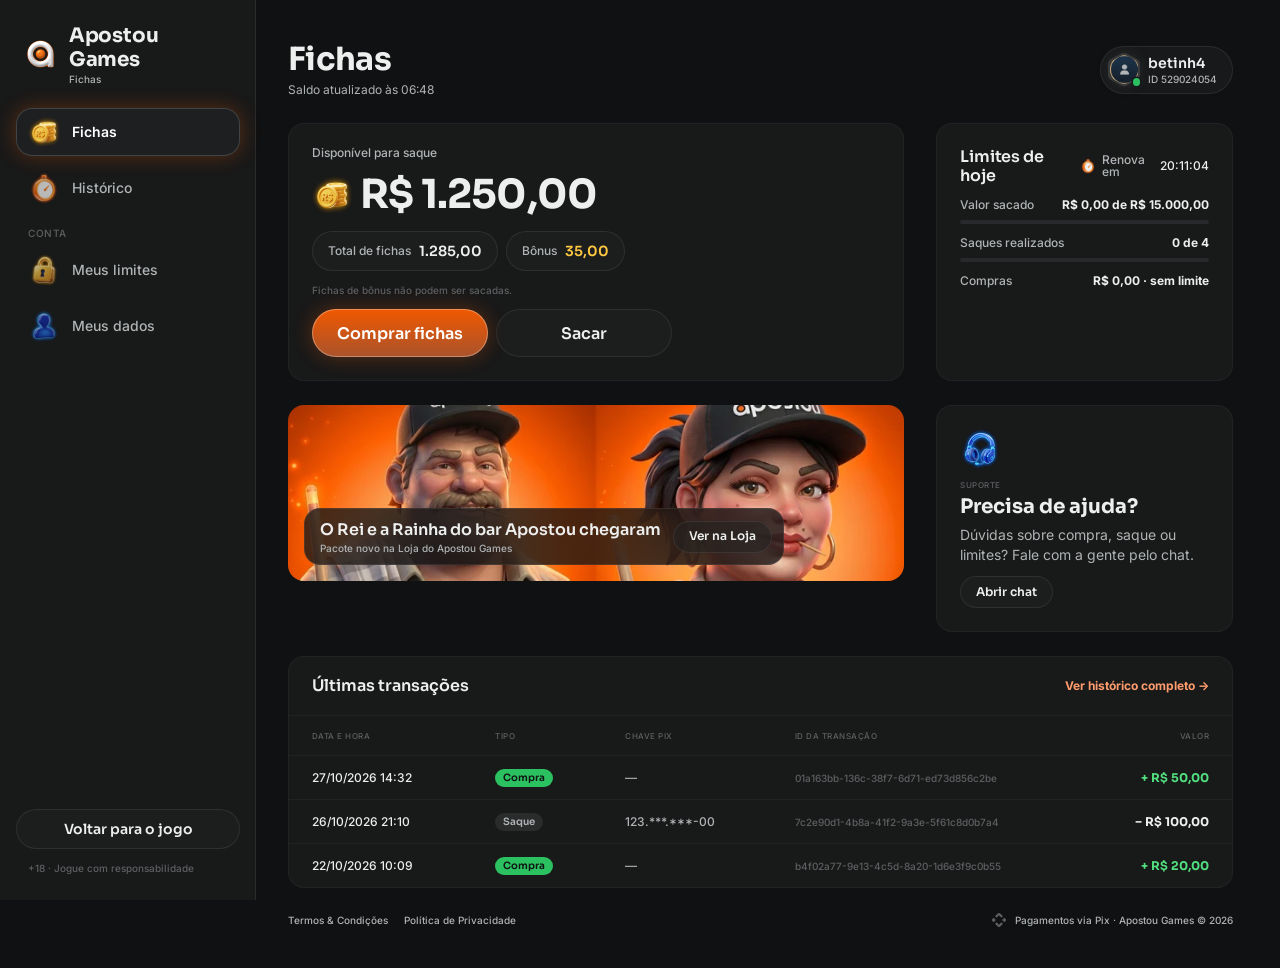
==== fichas/index.html @ bbb44f43 "Apostou Games · protótipo navegável gerado a partir do EstrelaGames (cores, logo, verso, Rei e Rainh" ====
<!doctype html>
<html lang="pt-BR">
<head>
<meta charset="utf-8">
<meta name="viewport" content="width=device-width, initial-scale=1, viewport-fit=cover">
<meta name="robots" content="noindex, nofollow">
<meta name="theme-color" content="#101112">
<title>Fichas · Apostou Games</title>
<link rel="icon" href="../assets/ui/logo_icon.webp">
<link rel="preconnect" href="https://fonts.googleapis.com">
<link rel="preconnect" href="https://fonts.gstatic.com" crossorigin>
<link rel="stylesheet" href="https://fonts.googleapis.com/css2?family=Inter:wght@400;500;600;700&family=Sora:wght@600;700;800&display=swap">
<link rel="stylesheet" href="../css/tokens.css?v=20261027h">
<link rel="stylesheet" href="../css/ui.css?v=20261027h">
<link rel="stylesheet" href="fichas.css?v=20261027h">
</head>
<body>
<svg width="0" height="0" style="position:absolute" aria-hidden="true">
  <defs><clipPath id="hexclip" clipPathUnits="objectBoundingBox"><path id="hexpath" d=""/></clipPath></defs>
  <symbol id="i-chev-l-light" viewBox="0 0 320 512"><path d="M20.7 267.3c-6.2-6.2-6.2-16.4 0-22.6l192-192c6.2-6.2 16.4-6.2 22.6 0s6.2 16.4 0 22.6L54.6 256 235.3 436.7c6.2 6.2 6.2 16.4 0 22.6s-16.4 6.2-22.6 0l-192-192z"/></symbol>
  <symbol id="i-x" viewBox="0 0 384 512"><path d="M324.5 411.1c6.2 6.2 16.4 6.2 22.6 0s6.2-16.4 0-22.6L214.6 256 347.1 123.5c6.2-6.2 6.2-16.4 0-22.6s-16.4-6.2-22.6 0L192 233.4 59.5 100.9c-6.2-6.2-16.4-6.2-22.6 0s-6.2 16.4 0 22.6L169.4 256 36.9 388.5c-6.2 6.2-6.2 16.4 0 22.6s16.4 6.2 22.6 0L192 278.6 324.5 411.1z"/></symbol>
  <symbol id="i-check" viewBox="0 0 448 512"><path d="M438.6 105.4c12.5 12.5 12.5 32.8 0 45.3l-256 256c-12.5 12.5-32.8 12.5-45.3 0l-128-128c-12.5-12.5-12.5-32.8 0-45.3s32.8-12.5 45.3 0L160 338.7 393.4 105.4c12.5-12.5 32.8-12.5 45.3 0z"/></symbol>
  <symbol id="i-copy" viewBox="0 0 448 512"><path d="M208 0H332.1c12.7 0 24.9 5.1 33.9 14.1l67.9 67.9c9 9 14.1 21.2 14.1 33.9V336c0 26.5-21.5 48-48 48H208c-26.5 0-48-21.5-48-48V48c0-26.5 21.5-48 48-48zM48 128h80v64H64V448H256V416h64v48c0 26.5-21.5 48-48 48H48c-26.5 0-48-21.5-48-48V176c0-26.5 21.5-48 48-48z"/></symbol>
  <symbol id="i-pix" viewBox="0 0 24 24"><path d="M6.1 6.3 10.1 2.3a2.7 2.7 0 0 1 3.8 0l4 4-2.3 2.3-2.9-2.9a1 1 0 0 0-1.4 0L8.4 8.6 6.1 6.3zm11.8 11.4-4 4a2.7 2.7 0 0 1-3.8 0l-4-4 2.3-2.3 2.9 2.9a1 1 0 0 0 1.4 0l2.9-2.9 2.3 2.3zM2.3 10.1l1.6-1.6L7.4 12l-3.5 3.5-1.6-1.6a2.7 2.7 0 0 1 0-3.8zm19.4 0a2.7 2.7 0 0 1 0 3.8l-1.6 1.6-3.5-3.5 3.5-3.5 1.6 1.6z"/></symbol>
</svg>

<div class="fx">
  <aside class="side" id="side" aria-label="Menu"></aside>
  <div class="main">
    <header class="mtop" id="mtop"></header>
    <main class="page" id="page"></main>
    <footer class="foot" id="foot"></footer>
  </div>
</div>
<div class="veil" id="veil" hidden><section class="drawer" id="drawer" role="dialog" aria-modal="true"></section></div>
<div class="toast" id="toast"><span class="hint-pill" id="toastTxt"></span></div>

<script src="fichas.js?v=20261027h"></script>
</body>
</html>
---- css/tokens.css ----
/* Apostou Games · tokens do DS EstrelaGames (Rjx31bgpOt4m1U8DVKyWtd · modo Apostou Games), valores resolvidos 1:1 */
:root{
  color-scheme: dark;
  /* background */
  --bg-default:#101112; --bg-subtle:#181919; --bg-strong:#212223; --bg-raised:#28292a; --bg-inset:#010101; --bg-highlight:#ffffff14; --bg-chrome:#181919; --bg-divider:#28292a; --bg-band:#00000052;
  --bga-default-50:#10111280; --bga-default-75:#101112bf; --bga-subtle-50:#18191980; --bga-subtle-75:#181919bf;
  --bga-strong-25:#21222340; --bga-strong-50:#21222380; --bga-strong-75:#212223bf;
  --bga-secondary-16:#ff9c6d29; --bga-secondary-32:#ff9c6d52; --bga-accent-12:#ffc8411f;
  /* border */
  --border-muted:#ffffff14; --border-default:#212223; --border-strong:#383a3b; --border-focus:#f15800;
  --border-hl-top:#ffffff29; --border-gold-top:#ffdbc9e5; --border-gold-bottom:#f158005c;
  /* text */
  --text-default:#edeeee; --text-muted:#b0b4b6; --text-link:#ff9c6d; --text-subtle:#5d6062; --text-disabled:#454849;
  --text-brand:#ff9c6d; --text-success:#52de7e; --text-error:#ff6b6e; --text-prize:#ffc841;
  --text-on-color:#ffffff; --text-on-color-muted:#ffffffd9; --text-on-color-subtle:#ffffffb2; --text-on-light:#101112;
  /* system */
  --sys-info:#ff6500; --sys-success:#2cc160; --sys-success-strong:#8cf0a9; --sys-warning:#ffbe2e; --sys-error:#ef4452;
  --sysa-success-25:#2cc16040; --sysa-error-25:#ef445240; --sysa-info-25:#3b74f540;
  --notification-error:#ef4452;
  /* effects */
  --hl-subtle:#ffffff29; --hl:#ffffff52; --hl-strong:#ffffff7a;
  --shadow-faint:#0000001f; --shadow-subtle:#0000003d; --shadow:#00000066; --shadow-strong:#00000080;
  --glow-info:#f1580052; --glow-accent:#ffbe2e52; --glow-success:#52de7ea3; --glow-gold:#ff9c6d52; --glow-blue:#ff9c6d; --glow-red:#ff6b6e;
  /* surfaces */
  --surface-card-top:#181919; --surface-card-bottom:#101112; --surface-elevated-top:#28292a; --surface-elevated-bottom:#181919;
  /* buttons */
  --btn-primary-top:#f15800; --btn-primary-bg:#a9532c; --btn-secondary-border:#ff6500;
  --btn-disabled-top:#28292a; --btn-disabled-bg:#28292a; --btn-disabled-text:#454849;
  /* tabs */
  --tab-default-text:#b0b4b6; --tab-container:#212223; --input-border:#212223;
  --tab-padrao:#f15800; --tab-padrao-tint:#f158003d; --tab-rosa:#e93d82; --tab-rosa-tint:#e93d823d;
  /* games */
  --game-truco:#e5484d; --game-paulista:#3b74f5; --game-cacheta:#8752f2; --game-tranca:#2cc160; --game-buraco:#1f9a4a;
  --game-poker:#0fa968; --game-sinuca:#2fa35a; --game-todos:#ff6500; --game-domino:#14b8a6; --game-dama:#f76b15; --game-xadrez:#5b6cff;
  --game-paulista-tint:#3b74f53d; --game-truco-tint:#e5484d3d; --game-cacheta-tint:#8752f23d; --game-buraco-tint:#1f9a4a3d;
  /* crew */
  --crew-engenheiro:#4fb3ff; --crew-comandante:#f5c542; --crew-piloto:#ff5a36; --crew-navegador:#e86bff; --crew-explorador:#4dffb8;
  --crew-bar:#ff9f43; --crew-reis:#34d399; --crew-nobru:#3d8bff; --crew-inhui:#ff4fb0;
  /* stake / table */
  --stake-padrao-top:#6c3015; --stake-padrao-bottom:#361b0f; --stake-iniciante-top:#1f9a4a; --stake-iniciante-bottom:#1f502c;
  --table-card-top:#1f5a4a; --table-card-bottom:#0f2e2a; --table-stake:#ffc841;
  --plus-bg:#52de7e; --plus-icon:#101112;
  /* cards */
  --card-face:#ffffff; --card-border:#9ea2a4; --suit-red:#c72c3d; --suit-black:#141922; --back-top:#844023; --back-bottom:#4d1901;
  /* seat timer */
  --seat-timer-track:#ffffff1f; --seat-timer:#ff6500;
  /* type */
  --f-display:"Sora", "Inter", system-ui, sans-serif;
  --f-ui:"Inter", system-ui, -apple-system, sans-serif;
  --f-call:"Industry", "Sora", sans-serif;
  /* marca · Apostou Games (sobrescreve) */
  --back-top:#844023; --back-bottom:#4d1901; --btn-primary-text:#ffffff; --crew-nobru:#FF6500; --crew-inhui:#FF6500; --crew-rainhaapostou:#FF9C6D;
}
/* estilos de texto do DS */
.t-d3xl{font:700 64px/1.2 var(--f-display);letter-spacing:-.02em}
.t-d2xl{font:700 48px/1.2 var(--f-display);letter-spacing:-.02em}
.t-dxl{font:700 40px/1.2 var(--f-display);letter-spacing:-.02em}
.t-dl{font:700 32px/1.2 var(--f-display);letter-spacing:-.02em}
.t-dm{font:700 24px/1.2 var(--f-display);letter-spacing:-.01em}
.t-ds{font:700 20px/1.2 var(--f-display);letter-spacing:-.01em}
.t-dxs{font:600 16px/1.2 var(--f-display)}
.t-d2xs{font:600 14px/1.2 var(--f-display)}
.t-d3xs{font:600 12px/1.2 var(--f-display)}
.t-hm{font:700 20px/1.2 var(--f-ui)}
.t-ll{font:500 16px/1 var(--f-ui)} .t-lm{font:500 14px/1 var(--f-ui)} .t-ls{font:500 12px/1 var(--f-ui)} .t-lxs{font:500 10px/1 var(--f-ui)} .t-l2xs{font:500 8px/1 var(--f-ui)}
.t-link{font:700 12px/1.5 var(--f-ui)}
.t-p2xl{font:400 20px/1.5 var(--f-ui)} .t-pm{font:400 14px/1.5 var(--f-ui)} .t-ps{font:400 12px/1.5 var(--f-ui)}
---- css/ui.css ----
/* EstrelaGames · base + componentes do DS (Apple Gamer Style · Glass). Medidas 1:1 com o Figma (frame 375). */
*{box-sizing:border-box}
html,body{height:100%;margin:0}
body{background:#05080c;color:var(--text-default);font-family:var(--f-ui);-webkit-font-smoothing:antialiased;overflow:hidden;-webkit-text-size-adjust:100%}
button{font:inherit;color:inherit;border:0;background:none;padding:0;margin:0;cursor:pointer;-webkit-tap-highlight-color:transparent;text-align:inherit}
button:focus-visible,[role="button"]:focus-visible{outline:2px solid var(--border-focus);outline-offset:2px}
/* cards clicáveis são div[role=button]: o WebKit (iPhone) não estica os filhos de um <button> com flex */
[role="button"]{cursor:pointer;-webkit-tap-highlight-color:transparent;-webkit-user-select:none;user-select:none;outline:0}
input{font:inherit;color:inherit;border:0;background:none;outline:0;padding:0;margin:0;min-width:0}
img,video{display:block;max-width:100%;user-select:none;-webkit-user-drag:none}
svg{display:block}
[hidden]{display:none!important}
.ic{flex:none;object-fit:contain;pointer-events:none}

/* ---------- aparelho ---------- */
.stage-wrap{position:fixed;inset:0;display:flex;align-items:center;justify-content:center}
.phone{position:relative;width:375px;height:812px;background:var(--bg-subtle);overflow:hidden;border-radius:48px;box-shadow:0 0 0 10px #0c1016,0 0 0 11px #2a3340,0 40px 80px rgba(0,0,0,.6);transform-origin:center;display:flex;flex-direction:column}
.status{position:relative;flex:none;height:44px;display:flex;align-items:center;justify-content:space-between;padding:0 26px 0 32px;font:600 15px/1 var(--f-ui);background:var(--bg-subtle);z-index:60;pointer-events:none}
.status .island{position:absolute;left:50%;top:10px;width:118px;height:32px;margin-left:-59px;border-radius:20px;background:#000}
.status .icons{display:flex;gap:6px;align-items:center}
.app{position:relative;flex:1;min-height:0;overflow:hidden}
@media (max-width:520px){
  .phone{width:100vw;height:100vh;height:100dvh;border-radius:0;box-shadow:none;transform:none!important}
  .status{display:none}
  .app{padding-top:env(safe-area-inset-top,0px)}
}
.scr{position:absolute;inset:0;display:flex;flex-direction:column;background:var(--bg-subtle);overflow:hidden}
.app>.scr{top:env(safe-area-inset-top,0px)}
@media (min-width:521px){.app>.scr{top:0}}
.scroll{flex:1;min-height:0;overflow-y:auto;overflow-x:hidden;-webkit-overflow-scrolling:touch;scrollbar-width:none;overscroll-behavior:contain}
.scroll::-webkit-scrollbar,.hscroll::-webkit-scrollbar{display:none}
/* linha com rolagem lateral: sem clip, sangra até a borda da tela (regra Oct 26) */
.hscroll{display:flex;overflow-x:auto;overflow-y:visible;scrollbar-width:none;margin:0 -8px;padding:0 8px;scroll-padding:0 8px;-webkit-overflow-scrolling:touch}

/* ---------- ícones 3D ---------- */
.i16{width:16px;height:16px}.i20{width:20px;height:20px}.i24{width:24px;height:24px}.i28{width:28px;height:28px}.i32{width:32px;height:32px}.i36{width:36px;height:36px}.i40{width:40px;height:40px}.i48{width:48px;height:48px}

/* ---------- header-game (Mobile · Glass) ---------- */
.hdr{position:relative;flex:none;height:64px;display:flex;align-items:center;gap:4px;padding:8px 12px;background:var(--bg-subtle);overflow:hidden;z-index:20}
.hdr::before{content:"";position:absolute;left:48px;top:-70px;width:280px;height:140px;border-radius:50%;background:var(--glow-blue);filter:blur(60px);opacity:.15;pointer-events:none}
.hdr .side{position:relative;flex:1;min-width:0;display:flex;align-items:center;gap:4px}
.hdr .logo{width:24px;height:36px;display:grid;place-items:center;flex:none}
.hdr .logo img{width:25px;height:24px}
.cpill{flex:1;min-width:0;height:34px;display:flex;align-items:center;gap:2px;padding:4px;border-radius:999px;background:linear-gradient(90deg,#52de7e1a,#21222306),var(--bga-strong-50);box-shadow:inset 0 0 0 1px var(--border-muted);overflow:hidden}
.cpill.bonus{padding:4px 8px 4px 4px;background:linear-gradient(90deg,#21222306,#ffc8411a),var(--bga-strong-50)}
.cpill .ic{width:24px;height:24px}
.cpill .t{flex:1;min-width:0;display:flex;flex-direction:column;gap:2px;text-align:left}
.cpill .t small{font:500 8px/1 var(--f-ui);color:var(--text-muted)}
.cpill .t b{font:700 12px/10px var(--f-ui);color:var(--text-default);white-space:nowrap;overflow:hidden;text-overflow:ellipsis}
.cpill.bonus .t b{color:var(--text-prize)}
.cpill .plus{width:20px;height:20px;border-radius:10px;background:var(--plus-bg);display:grid;place-items:center;flex:none}
.cpill .plus svg{width:12px;height:12px;fill:var(--plus-icon)}
.hbell{position:relative;width:36px;height:36px;border-radius:18px;background:var(--bga-strong-50);box-shadow:inset 0 0 0 1px var(--border-muted);display:grid;place-items:center;flex:none}
.hbell .ic{width:28px;height:28px}
.hbell i{position:absolute;left:28px;top:0;width:8px;height:8px;border-radius:50%;background:var(--notification-error)}
.hbell i[hidden]{display:none}

/* ---------- header-avatar (hexágono com borda da tripulação) ---------- */
.hav{position:relative;display:inline-block;flex:none;width:var(--w,44px);height:var(--h,48px)}
.hav .gl{position:absolute;left:-4.5%;top:0;width:109%;aspect-ratio:1;border-radius:50%;background:var(--cc);filter:blur(calc(var(--w,44px) * .16));opacity:.45;pointer-events:none}
.hav .hx{position:absolute;inset:0;-webkit-clip-path:url(#hexclip);clip-path:url(#hexclip);background:var(--cc)}
.hav .hx img{position:absolute;inset:2px;width:calc(100% - 4px);height:calc(100% - 4px);object-fit:cover;object-position:center top;-webkit-clip-path:url(#hexclip);clip-path:url(#hexclip);background:var(--bg-raised)}
.hav .on{position:absolute;left:77%;top:75%;width:23%;aspect-ratio:1;border-radius:50%;background:var(--sys-success);box-shadow:0 0 0 1.5px var(--bg-subtle)}
.hav.xs{--w:24px;--h:26px}.hav.s{--w:32px;--h:35px}.hav.m{--w:44px;--h:48px}.hav.l{--w:56px;--h:60px}
.hav.xs .hx img,.hav.s .hx img{inset:1.5px;width:calc(100% - 3px);height:calc(100% - 3px)}
.hav.empty{height:var(--w)}
.hav.empty .av0{position:absolute;inset:4.5%;width:91%;height:91%}
.hav.empty .add{position:absolute;left:63.6%;top:63.6%;width:27.3%;height:27.3%;border-radius:50%;background:var(--plus-bg);box-shadow:0 0 0 1.2px var(--bg-subtle);display:grid;place-items:center}
.hav.empty .add svg{width:58%;height:58%;fill:var(--plus-icon)}

/* ---------- avatar circular (avatar-estrela-games) ---------- */
.av{position:relative;display:inline-block;vertical-align:middle;flex:none;width:var(--s,48px);height:var(--s,48px);border-radius:50%;background:linear-gradient(180deg,var(--surface-elevated-top),var(--surface-elevated-bottom));box-shadow:inset 0 0 0 var(--bw,2px) #ffffff29}
.av img{position:absolute;inset:var(--bw,2px);width:calc(100% - 2*var(--bw,2px));height:calc(100% - 2*var(--bw,2px));border-radius:50%;object-fit:cover;object-position:center top}
.av.s{--s:32px;--bw:1px}.av.m{--s:48px;--bw:2px}.av.l{--s:80px;--bw:3px}.av.xl{--s:120px;--bw:4px}
.av .lvl{position:absolute;left:50%;bottom:-4px;transform:translateX(-50%);padding:1px 6px;border-radius:999px;background:var(--bg-raised);box-shadow:0 0 0 2px var(--bg-default);font:600 12px/14px var(--f-display);white-space:nowrap}
.av.empty .ph{position:absolute;inset:25%;width:50%;height:50%;fill:#ffffff52}
.av .addb{position:absolute;left:63.3%;top:63.3%;width:36.7%;height:36.7%;border-radius:50%;background:var(--plus-bg);display:grid;place-items:center;box-shadow:0 0 0 3px var(--bg-subtle)}
.av .addb svg{width:50%;height:50%;fill:#fff}

/* ---------- navbar-glass ---------- */
.nav{position:absolute;left:16px;right:16px;bottom:calc(12px + env(safe-area-inset-bottom,0px));height:64px;display:flex;align-items:stretch;padding:4px;border-radius:24px;background:var(--bga-strong-75);box-shadow:inset 0 0 0 1px var(--border-muted);-webkit-backdrop-filter:blur(24px);backdrop-filter:blur(24px);z-index:30}
.nav>button{position:relative;flex:1;min-width:0;display:flex;flex-direction:column;align-items:center;justify-content:center;border-radius:20px}
.nav>button .ic{width:32px;height:32px;opacity:.75}
.nav>button>span{font:500 10px/1 var(--f-ui);color:var(--text-subtle);white-space:nowrap}
.nav>button.on{flex:none;width:104px;justify-content:flex-end;gap:2px;padding-bottom:6px;background:var(--bga-secondary-16);box-shadow:inset 0 0 0 1px var(--hl-subtle),0 0 20px var(--glow-info)}
.nav>button.on .ic{position:absolute;left:28px;top:-14px;width:48px;height:48px;opacity:1}
.nav>button.on .lr{width:100%;display:flex;align-items:center;justify-content:space-between;padding:0 8px}
.nav>button.on .lr span{font:500 10px/1 var(--f-ui);color:var(--text-on-color)}
.nav .lr i{width:16px;height:16px;display:grid;place-items:center}
.nav .lr svg{width:10px;height:16px;fill:var(--text-on-color)}

/* ---------- game-block ---------- */
.gb{position:relative;flex:none;width:72px;height:64px;border-radius:16px;display:flex;flex-direction:column;align-items:center;justify-content:center;padding:4px 0;background:var(--tab-container);box-shadow:inset 0 0 0 1px var(--hl);font:500 10px/1 var(--f-ui);color:var(--text-on-color);white-space:nowrap}
.gb .ic{width:40px;height:40px}
.gb.on{justify-content:flex-end;padding:0 0 6px;background:var(--gc);box-shadow:0 4px 12px var(--gs,transparent)}
.gb.on .ic{position:absolute;left:50%;top:-12px;width:60px;height:60px;margin-left:-30px}
.gb .lk{position:absolute;right:4px;top:4px;width:14px;height:14px;opacity:.8}
.gb.on .lk{display:none}
.games-row{gap:8px;padding-top:12px;margin-top:-12px}
.games-row .gb{width:72px}

/* ---------- tabs ---------- */
.tabs{display:flex;gap:2px;height:44px;padding:4px;border-radius:12px;background:var(--bg-raised);box-shadow:inset 0 0 0 1px var(--input-border)}
.tabs>button{position:relative;flex:1;min-width:0;height:34px;border-radius:8px;display:flex;align-items:center;justify-content:center;padding:8px 16px;font:500 12px/1 var(--f-ui);color:var(--tab-default-text);white-space:nowrap}
.tabs>button.on{background:var(--tc-tint);font:700 12px/18px var(--f-ui);color:var(--text-default)}
.tabs>button.on::after{content:"";position:absolute;left:50%;bottom:0;width:24px;height:3px;margin-left:-12px;border-radius:2px;background:var(--tc);box-shadow:0 0 8px var(--tc)}
.tabs>button .lk{font:500 9px/1 var(--f-ui);margin-left:4px;opacity:.7}
.tabs{--tc:var(--tab-padrao);--tc-tint:var(--tab-padrao-tint)}
.tabs.t-azul{--tc:var(--game-paulista);--tc-tint:var(--game-paulista-tint)}
.tabs.t-vermelha{--tc:var(--game-truco);--tc-tint:var(--game-truco-tint)}
.tabs.t-roxa{--tc:var(--game-cacheta);--tc-tint:var(--game-cacheta-tint)}
.tabs.t-verde{--tc:var(--game-buraco);--tc-tint:var(--game-buraco-tint)}
.tabs.t-rosa{--tc:var(--tab-rosa);--tc-tint:var(--tab-rosa-tint)}

/* ---------- button-glass ---------- */
.btn{display:inline-flex;align-items:center;justify-content:center;gap:8px;white-space:nowrap;transition:transform .12s,filter .12s;flex:none}
.btn:active{transform:scale(.97)}
.btn.l{height:48px;padding:0 24px;border-radius:24px;font:600 16px/1.2 var(--f-display)}
.btn.m{height:40px;padding:0 20px;border-radius:20px;font:600 14px/1.2 var(--f-display)}
.btn.s{height:32px;padding:0 16px;border-radius:16px;font:600 12px/1.2 var(--f-display)}
.btn.xl{height:56px;padding:0 24px;border-radius:28px;font:600 16px/1.2 var(--f-display)}
.btn.m44{height:44px;border-radius:22px}
.btn.pri{background:linear-gradient(180deg,var(--btn-primary-top),var(--btn-primary-bg));box-shadow:inset 0 0 0 1px var(--hl),0 0 20px var(--glow-info);color:var(--btn-primary-text)}
.btn.sec{background:var(--bga-strong-50);box-shadow:inset 0 0 0 1px var(--border-muted);color:var(--text-default)}
.btn:disabled,.btn.dis{background:var(--btn-disabled-bg);box-shadow:none;color:var(--btn-disabled-text);pointer-events:none}
.btn.danger-txt{background:none;box-shadow:none;color:var(--text-error);font:500 14px/1 var(--f-ui)}
.btn.fill{flex:1;min-width:0}
.btn.wide{width:100%}
.btn .ic{width:20px;height:20px}

/* ---------- button-icon ---------- */
.bicon{width:40px;height:40px;border-radius:20px;display:grid;place-items:center;flex:none;background:var(--bga-strong-50);box-shadow:inset 0 0 0 1px var(--border-muted)}
.bicon .ic{width:24px;height:24px}
.bicon.s{width:32px;height:32px;border-radius:16px}.bicon.s .ic{width:20px;height:20px}
.bicon svg{width:14px;height:14px;fill:var(--text-default)}
.bicon.s28{width:28px;height:28px;border-radius:14px}.bicon.s28 svg{width:16px;height:16px}

/* ---------- tag ---------- */
.tag{display:inline-flex;align-items:center;gap:4px;padding:2px 8px;border-radius:999px;font:600 12px/14px var(--f-display);white-space:nowrap;flex:none}
.tag.neutral{background:#ffffff14;color:var(--text-muted)}
.tag.gold{background:#ff9c6d29;color:var(--text-brand);box-shadow:inset 0 0 0 1px #ffdbc98c}
.tag.success{background:var(--sys-success);color:var(--bg-default)}
.tag.danger{background:var(--sys-error);color:var(--text-default)}
.tag.info{background:var(--sys-info);color:var(--text-default)}
.tag.live{background:var(--sys-error);color:var(--text-default)}
.tag.beginner{background:var(--game-buraco);color:var(--text-default)}

/* ---------- section-title ---------- */
.stitle{display:flex;align-items:center;justify-content:space-between;gap:16px}
.stitle .tx{flex:1;min-width:0;display:flex;flex-direction:column;gap:2px}
.stitle b{font:700 20px/1.2 var(--f-display);letter-spacing:-.01em}
.stitle small{font:500 12px/1 var(--f-ui);color:var(--text-muted)}
.trow{display:flex;align-items:center;justify-content:space-between;gap:8px}
.trow b{font:600 14px/1.2 var(--f-display)}
.trow small{font:500 10px/1 var(--f-ui);color:var(--text-subtle)}

/* ---------- page-top ---------- */
.ptop{flex:none;display:flex;align-items:center;justify-content:space-between;gap:8px;padding:8px;min-height:45px}
.ptop .l{display:flex;align-items:center;gap:8px;min-width:0}
.ptop .back{width:28px;height:28px;border-radius:14px;display:grid;place-items:center;background:var(--bga-strong-50);box-shadow:inset 0 0 0 1px var(--border-muted);flex:none}
.ptop .back svg{width:10px;height:16px;fill:var(--text-default)}
.ptop .tx{display:flex;flex-direction:column;min-width:0}
.ptop .tx b{font:600 16px/1.2 var(--f-display);white-space:nowrap;overflow:hidden;text-overflow:ellipsis}
.ptop .tx small{display:flex;align-items:center;gap:4px;font:500 10px/1 var(--f-ui);color:var(--text-muted)}
.ptop .tx small i{width:6px;height:6px;border-radius:50%;background:var(--sys-success)}

/* ---------- input-search / input ---------- */
.search{display:flex;align-items:center;gap:8px;height:40px;padding:0 16px 0 12px;border-radius:20px;background:var(--bga-strong-50);box-shadow:inset 0 0 0 1px var(--border-muted)}
.search svg{width:16px;height:16px;fill:var(--text-muted);flex:none}
.search input{flex:1;font:500 12px/1 var(--f-ui);color:var(--text-default)}
.search input::placeholder{color:var(--text-muted)}
.field{display:flex;flex-direction:column;gap:8px}
.field>label{font:500 14px/1 var(--f-ui);color:var(--text-default)}
.field .box{display:flex;align-items:center;gap:8px;height:40px;padding:8px 12px;border-radius:12px;background:var(--bga-strong-50);box-shadow:inset 0 0 0 1px var(--border-muted)}
.field .box:focus-within{box-shadow:inset 0 0 0 1px var(--border-focus)}
.field .box input{flex:1;font:400 14px/1.5 var(--f-ui);color:var(--text-default)}
.field .box input::placeholder{color:var(--text-disabled)}
.field .box button svg{width:20px;height:20px;fill:var(--text-muted)}

/* ---------- otp ---------- */
.otp{display:flex;gap:8px;justify-content:center}
.otp .bx{width:48px;height:56px;border-radius:12px;background:#ffffff14;display:grid;place-items:center;font:700 24px/1.2 var(--f-display);color:var(--text-default);box-shadow:inset 0 0 0 1px var(--border-muted)}
.otp .bx.act{background:#ffffff1f;box-shadow:inset 0 0 0 2px var(--border-focus),0 0 12px var(--glow-info)}
.otp .bx.act::after{content:"";width:2px;height:24px;background:var(--border-focus);animation:blink 1s steps(1) infinite}
@keyframes blink{50%{opacity:0}}
.otp-in{position:absolute;opacity:0;pointer-events:none;width:1px;height:1px}

/* ---------- progress ---------- */
.prog{height:4px;border-radius:999px;background:#ffffff1f;overflow:hidden;flex:1}
.prog i{display:block;height:100%;border-radius:inherit;background:var(--tab-padrao);transition:width .3s}

/* ---------- stake-pill ---------- */
.stakes{position:relative;height:128px;overflow:hidden;margin:0 -8px}
.stakes .track{position:absolute;top:8px;left:50%;transform:translateX(-50%);display:flex;align-items:center;gap:8px;height:112px}
.sp{position:relative;flex:none;display:flex;flex-direction:column;border-radius:16px;padding:4px 4px 0;background:linear-gradient(180deg,var(--surface-elevated-top),var(--surface-card-bottom));box-shadow:inset 0 0 0 1px #ffffff29,0 16px 40px var(--shadow);transition:width .25s,height .25s}
.sp .st{position:relative;flex:1;align-self:stretch;border-radius:12px;display:flex;flex-direction:column;align-items:center;justify-content:center;gap:4px;background:linear-gradient(180deg,var(--stake-padrao-top),var(--stake-padrao-bottom));box-shadow:inset 0 0 0 1px var(--hl-subtle),inset 0 2px 8px var(--shadow)}
.sp .v{display:flex;align-items:center;gap:4px;font:600 14px/1.2 var(--f-display);white-space:nowrap}
.sp .v .ic{width:14px;height:14px}
.sp .q{position:absolute;top:4px;right:4px;display:flex;align-items:center;gap:3px;padding:2px 5px;border-radius:8px;background:var(--bga-strong-50);font:500 8px/1 var(--f-ui);white-space:nowrap}
.sp .q::before{content:"";width:5px;height:5px;border-radius:50%;background:var(--sys-success)}
.sp .tg{padding:2px 6px;border-radius:6px;background:var(--bga-strong-50);font:500 8px/1 var(--f-ui);color:var(--text-success)}
.sp .ft{flex:none;display:flex;align-items:center;justify-content:center;gap:3px;padding:4px 0 5px;white-space:nowrap}
.sp .ft small{font:500 8px/1 var(--f-ui);color:var(--text-muted)}
.sp .ft b{font:500 8px/1 var(--f-ui)}
.sp.ini .st{background:linear-gradient(180deg,var(--stake-iniciante-top),var(--stake-iniciante-bottom))}
.sp.S{width:68px;height:68px;padding:4px}
.sp.S .q,.sp.S .ft,.sp.S .tg{display:none}
.sp.M{width:88px;height:88px}
.sp.M .v{font:600 16px/1.2 var(--f-display)} .sp.M .v .ic{width:18px;height:18px}
.sp.L{width:112px;height:112px}
.sp.L .v{font:700 20px/1.2 var(--f-display);letter-spacing:-.01em} .sp.L .v .ic{width:24px;height:24px}
.sp.L .ft b{font:500 10px/1 var(--f-ui)}
.sp.on{box-shadow:inset 0 0 0 2px var(--btn-secondary-border),0 0 20px var(--glow-info)}
.sp.on .st{background:linear-gradient(180deg,var(--btn-primary-top),var(--btn-primary-bg))}
.sp.on.ini .st{background:linear-gradient(180deg,var(--stake-iniciante-top),var(--stake-iniciante-bottom))}
.stake-grid{display:grid;grid-template-columns:repeat(3,minmax(0,1fr));gap:12px}
.stake-grid .sp{width:auto;height:88px}

/* ---------- table-glass (mesa aberta) ---------- */
.tg-row{display:grid;grid-template-columns:repeat(2,minmax(0,1fr));gap:16px 8px}
.tgl{position:relative;height:92px;border-radius:46px;padding:4px;display:flex;background:linear-gradient(180deg,var(--surface-elevated-top),var(--surface-card-bottom));box-shadow:inset 0 0 0 1px #ffffff29,0 16px 40px var(--shadow);text-align:left}
.tgl .felt{flex:1;align-self:stretch;min-width:0;display:flex;align-items:center;padding:10px 12px 6px 70px;border-radius:41px;background:linear-gradient(180deg,var(--table-card-top),var(--table-card-bottom));box-shadow:inset 0 0 0 1px var(--hl-subtle),inset 0 2px 8px var(--shadow)}
.tgl .vals{display:flex;flex-direction:column;gap:4px;min-width:0}
.tgl .vals b{font:600 14px/1.2 var(--f-display);color:var(--table-stake);white-space:nowrap}
.tgl .vals small{font:500 10px/1 var(--f-ui);color:#ffffffb2;white-space:nowrap}
.tgl .seats{display:flex;align-items:center;gap:2px;height:20px}
.tgl .seats .pl{display:flex}
.tgl .seats .pl span{width:20px;height:20px;border-radius:10px;overflow:hidden;background:var(--cc);margin-right:-6px;box-shadow:0 0 0 1px var(--table-card-bottom)}
.tgl .seats .pl span img{width:100%;height:100%;object-fit:cover;object-position:center top}
.tgl .seats em{font:600 12px/14px var(--f-display);font-style:normal;margin-left:8px}
.tgl .tab{position:absolute;left:50%;top:-8px;transform:translateX(-50%);padding:2px 8px;border-radius:8px;background:var(--surface-elevated-top);box-shadow:inset 0 0 0 1px var(--border-muted);font:500 10px/12px var(--f-ui);color:var(--text-subtle);white-space:nowrap}
.tgl .deck{position:absolute;left:14px;top:25px;width:52px;height:52px}
.tgl.locked .felt>*{opacity:.55}
.tgl.pool{border-radius:16px}
.tgl.pool .felt{border-radius:12px;position:relative;overflow:hidden;background:linear-gradient(180deg,#2fa35a,#145c32)}
.tgl.pool .felt::before{content:"";position:absolute;left:30%;top:0;bottom:0;border-left:1px solid #ffffff29}
.tgl.pool .pk{position:absolute;width:10px;height:10px;border-radius:50%;background:#000000b2;box-shadow:inset 0 0 0 1px #ffffff1f}

/* ---------- action-tile ---------- */
.atile{width:80px;height:64px;border-radius:16px;display:flex;flex-direction:column;align-items:center;justify-content:center;background:var(--bga-strong-50);box-shadow:inset 0 0 0 1px var(--border-muted);font:600 14px/1.2 var(--f-display);flex:none}
.atile .ic{width:28px;height:28px}

/* ---------- bottom sheet (sheet glass) ---------- */
.veil{position:absolute;inset:0;z-index:50;background:var(--bga-default-75);display:flex;align-items:flex-end;animation:fade .2s both}
.bsheet{position:relative;width:100%;max-height:calc(100% - 24px);display:flex;flex-direction:column;align-items:stretch;gap:12px;padding:8px 12px calc(24px + env(safe-area-inset-bottom,0px));border-radius:24px 24px 0 0;background:var(--bg-subtle);box-shadow:inset 0 1px 0 var(--hl-subtle),0 16px 40px var(--shadow);animation:up .28s cubic-bezier(.2,.9,.3,1) both;overflow:hidden}
.bsheet.g16{gap:16px}
.bsheet .handle{width:36px;height:4px;border-radius:2px;background:var(--border-muted);align-self:center;flex:none}
.bsheet .scroll{margin:0 -12px;padding:0 12px}
.sh-h{display:flex;align-items:center;gap:12px;flex:none}
.sh-h>.ic{width:36px;height:36px}
.sh-h .tx{flex:1;min-width:0;display:flex;flex-direction:column;gap:2px}
.sh-h .tx b{font:600 16px/1.2 var(--f-display)}
.sh-h .tx small{font:500 10px/1.2 var(--f-ui);color:var(--text-subtle)}
.sh-h .tx small.ok{display:flex;align-items:center;gap:6px;color:var(--sys-success)}
.sh-h .tx small.ok::before{content:"";width:8px;height:8px;border-radius:50%;background:var(--sys-success)}
.xbtn{width:32px;height:32px;border-radius:16px;display:grid;place-items:center;background:var(--bga-strong-50);box-shadow:inset 0 0 0 1px var(--border-muted);flex:none}
.xbtn svg{width:14px;height:14px;fill:var(--text-default)}
@keyframes up{from{transform:translateY(100%)}to{transform:none}}
@keyframes fade{from{opacity:0}}
@keyframes pop{from{transform:scale(.3);opacity:0}}

/* ---------- hint (pílula) / toast ---------- */
.hint-pill{display:inline-flex;align-items:center;gap:4px;padding:4px 12px;border-radius:999px;background:var(--bga-strong-75);box-shadow:inset 0 0 0 1px var(--hl-subtle);font:500 10px/1.2 var(--f-ui);color:var(--text-default);white-space:nowrap;-webkit-backdrop-filter:blur(12px);backdrop-filter:blur(12px)}
.toast{position:absolute;left:50%;top:72px;transform:translate(-50%,-8px);opacity:0;transition:opacity .2s,transform .2s;z-index:90;pointer-events:none;max-width:calc(100% - 32px)}
.toast .hint-pill{font-size:11px;padding:6px 14px;white-space:normal;text-align:center}
.toast.show{opacity:1;transform:translate(-50%,0)}

/* ---------- list / cells ---------- */
.cell{display:flex;flex-direction:column;gap:2px;padding:8px;border-radius:12px;background:var(--bga-strong-50);box-shadow:inset 0 0 0 1px var(--border-muted);min-width:0;flex:1}
.cell small{font:500 10px/1 var(--f-ui);color:var(--text-subtle)}
.cell b{font:600 14px/1.2 var(--f-display);white-space:nowrap}
.card-raised{border-radius:16px;background:var(--bg-raised)}
.muted{color:var(--text-muted)}.subtle{color:var(--text-subtle)}.prize{color:var(--text-prize)}.ok{color:var(--text-success)}.err{color:var(--text-error)}

@media (prefers-reduced-motion: reduce){*,*::before,*::after{animation-duration:.01ms!important;animation-iteration-count:1!important;transition-duration:.01ms!important}}
---- fichas/fichas.css ----
/* Apostou Games · Fichas (página fora do app). Usa os tokens e componentes do app (../css/tokens.css + ui.css: .btn, .tabs, .tag, .field, .xbtn, .hav, .toast).
   Celular (Figma W01–W09, 375): header + abas + cartões empilhados, comprar/sacar em tela cheia.
   Computador ≥ 1024 (Figma DW01–DW09, 1920): menu 256 à esquerda, conteúdo 1312 (grade 864 + 416, gap 32), comprar/sacar num drawer de 480. */
html,body{height:auto;min-height:100%}
html{scrollbar-gutter:stable}
body{overflow:auto;background:var(--bg-default)}
body.lock{overflow:hidden}
a{color:inherit;text-decoration:none}
.od{display:none}
.fx{min-height:100vh;display:flex}
.main{flex:1;min-width:0;display:flex;flex-direction:column}
.ic{width:24px;height:24px}

/* ---------- celular: header + abas ---------- */
.side{display:none}
.mtop{position:sticky;top:0;z-index:20;display:flex;flex-direction:column;background:var(--bg-default);padding-top:env(safe-area-inset-top,0px)}
.mtop .row{display:flex;align-items:center;gap:12px;height:60px;padding:0 16px 0 12px;box-shadow:inset 0 -1px 0 var(--border-muted)}
.bk{width:32px;height:32px;border-radius:16px;display:grid;place-items:center;flex:none;background:var(--bga-strong-50);box-shadow:inset 0 0 0 1px var(--border-muted)}
.bk svg{width:10px;height:16px;fill:var(--text-brand)}
.brand{flex:1;min-width:0;display:flex;align-items:center;gap:12px}
.brand img{width:33px;height:32px}
.brand span{display:flex;flex-direction:column;gap:2px}
.brand b{font:700 20px/1.2 var(--f-display);letter-spacing:-.01em}
.brand small{font:500 10px/1 var(--f-ui);color:var(--text-muted)}
.mtop .tabs{margin:12px 12px 0}
.mtop .tabs>button{height:36px}

.page{display:flex;flex-direction:column;gap:12px;padding:12px 12px 0}
.ptitle{display:none}
.ptitle.mob{display:flex;padding:8px 4px 0}
.ptitle .tx{display:flex;flex-direction:column;gap:4px}
.ptitle h1{margin:0;font:700 20px/1.2 var(--f-display);letter-spacing:-.01em}
.ptitle .tx small{font:400 12px/1.4 var(--f-ui);color:var(--text-muted)}
.ptitle .r{display:none}

.card{display:flex;flex-direction:column;gap:16px;padding:16px;border-radius:16px;background:var(--bg-subtle);box-shadow:inset 0 0 0 1px var(--border-default)}
.grid,.col{display:flex;flex-direction:column;gap:12px}

/* saldo */
.bal{gap:12px}
.bal .lbl{font:500 12px/1 var(--f-ui);color:var(--text-muted)}
.amt{display:flex;align-items:center;gap:8px}
.amt .ic{width:32px;height:32px}
.amt b{font:700 32px/1.2 var(--f-display);letter-spacing:-.02em}
.chips{display:flex;flex-wrap:wrap;gap:8px}
.chip{display:inline-flex;align-items:center;gap:8px;height:40px;padding:0 16px;border-radius:20px;background:var(--bga-strong-50);box-shadow:inset 0 0 0 1px var(--border-muted)}
.chip small{font:500 12px/1 var(--f-ui);color:var(--text-muted)}
.chip b{font:600 14px/1.2 var(--f-display)}
.prize{color:var(--text-prize)}
.bal .bnote{font:500 10px/1.4 var(--f-ui);color:var(--text-subtle)}
.acts{display:grid;grid-template-columns:repeat(2,minmax(0,1fr));gap:8px}
.acts .btn{width:100%}

/* limites */
.lim{gap:12px}
.lh{display:flex;align-items:center;justify-content:space-between;gap:8px}
.lh>b{font:700 20px/1.2 var(--f-display);letter-spacing:-.01em}
.renew{display:flex;align-items:center;gap:6px}
.renew .ic{width:16px;height:16px}
.renew small{font:500 12px/1 var(--f-ui);color:var(--text-muted)}
.renew b{font:500 12px/1 var(--f-ui)}
.lrow{display:flex;align-items:center;justify-content:space-between;gap:8px;font:500 14px/1.2 var(--f-ui);color:var(--text-muted)}
.lrow b{font:700 14px/1.2 var(--f-ui);color:var(--text-default);text-align:right}
.lbar{display:block;height:4px;margin-top:-4px;border-radius:2px;background:var(--bg-raised);overflow:hidden}
.lbar i{display:block;height:100%;border-radius:2px;background:var(--tab-padrao)}

/* banner da Loja */
.banner{position:relative;height:168px;border-radius:16px;overflow:hidden;box-shadow:inset 0 0 0 1px var(--border-default)}
.banner>img{width:100%;height:100%;object-fit:cover;object-position:center 30%}
.banner .gl{position:absolute;left:12px;right:12px;bottom:12px;display:flex;align-items:center;gap:12px;padding:12px 12px 12px 16px;border-radius:16px;background:var(--bga-default-75);-webkit-backdrop-filter:blur(24px);backdrop-filter:blur(24px);box-shadow:inset 0 0 0 1px var(--border-muted)}
.banner .gl>span{flex:1;min-width:0;display:flex;flex-direction:column;gap:4px}
.banner .gl b{font:600 14px/1.2 var(--f-display);white-space:nowrap;overflow:hidden;text-overflow:ellipsis}
.banner .gl small{font:500 10px/1 var(--f-ui);color:var(--text-muted)}

/* suporte */
.help{flex-direction:row;align-items:center;gap:12px}
.help>.ic{width:40px;height:40px}
.help .tx{flex:1;min-width:0;display:flex;flex-direction:column;gap:2px}
.help .k{display:none}
.help .tx b{font:600 16px/1.2 var(--f-display)}
.help .tx>span{font:500 12px/1.3 var(--f-ui);color:var(--text-muted)}

/* transações */
.txs{padding:0;gap:0;overflow:hidden}
.th{display:flex;align-items:center;justify-content:space-between;padding:16px;box-shadow:inset 0 -1px 0 var(--border-default)}
.th b{font:600 16px/1.2 var(--f-display)}
.th a{font:700 12px/1.5 var(--f-ui);color:var(--text-link)}
.tbl{display:none}
.tlist{display:flex;flex-direction:column}
.trow{display:flex;align-items:center;justify-content:space-between;gap:12px;padding:16px;box-shadow:inset 0 -1px 0 var(--border-default)}
.trow:last-child{box-shadow:none}
.trow span{display:flex;flex-direction:column;gap:6px}
.trow .l{align-items:flex-start}
.trow .r{align-items:flex-end;text-align:right}
.trow small{font:500 12px/1 var(--f-ui);color:var(--text-muted)}
.trow .r small{font-size:10px;color:var(--text-subtle)}
.trow b{font:700 14px/1.2 var(--f-display)}
.ok{color:var(--text-success)!important}
.tag{font-size:12px;padding:3px 10px}

/* histórico: no celular cada bloco é um cartão */
.hist{background:none;box-shadow:none;padding:0;gap:12px}
.hbar{display:flex;flex-direction:column;gap:12px}
.hbar .tabs>button{height:36px}
.flt{display:flex;gap:8px}
.fbtn,.search{display:flex;align-items:center;gap:8px;height:40px;padding:0 12px;border-radius:12px;background:var(--bg-subtle);box-shadow:inset 0 0 0 1px var(--border-default);font:500 14px/1 var(--f-ui)}
.fbtn{flex:none}
.fbtn .ic,.search .ic{width:20px;height:20px}
.search{flex:1;min-width:0}
.search input{flex:1;font:400 14px/1.5 var(--f-ui)}
.search input::placeholder{color:var(--text-muted)}
.sum{display:grid;grid-template-columns:repeat(3,minmax(0,1fr));gap:8px;padding:16px;border-radius:16px;background:var(--bg-subtle);box-shadow:inset 0 0 0 1px var(--border-default)}
.sum div{display:flex;flex-direction:column;gap:6px}
.sum small{font:500 10px/1 var(--f-ui);color:var(--text-subtle);text-transform:uppercase;letter-spacing:.04em}
.sum div:last-child{text-align:right}
.sum b{font:700 20px/1.2 var(--f-display);letter-spacing:-.01em}
.hl{display:flex;flex-direction:column;border-radius:16px;background:var(--bg-subtle);box-shadow:inset 0 0 0 1px var(--border-default);overflow:hidden}
.hl .trow{box-shadow:inset 0 -1px 0 var(--border-default)}
.pag{padding:16px;text-align:center;font:500 10px/1 var(--f-ui);color:var(--text-subtle)}
.empty{margin:0;padding:32px 16px;text-align:center;font:500 14px/1.4 var(--f-ui);color:var(--text-muted)}

/* dados + avisos */
.dados{gap:0;padding:4px 16px}
.dados div{display:flex;flex-direction:column;gap:6px;padding:12px 0;box-shadow:inset 0 -1px 0 var(--border-default)}
.dados div:last-child{box-shadow:none}
.dados small{font:500 12px/1 var(--f-ui);color:var(--text-muted)}
.dados b{font:500 16px/1.2 var(--f-ui)}
.tip{margin:0;padding:12px;border-radius:12px;background:var(--bg-subtle);box-shadow:inset 0 0 0 1px var(--border-default);font:500 12px/1.4 var(--f-ui);color:var(--text-muted)}

/* rodapé */
.foot{display:flex;flex-direction:column;align-items:center;gap:12px;padding:24px 16px calc(24px + env(safe-area-inset-bottom,0px));font:500 10px/1 var(--f-ui);color:var(--text-subtle)}
.foot .lk{display:flex;gap:16px}
.foot .lk a{color:var(--text-muted)}
.foot .pix{display:flex;align-items:center;gap:8px;color:var(--text-muted)}
.foot .pix svg{width:16px;height:16px;fill:var(--text-subtle)}

/* ---------- comprar / sacar ---------- */
.veil{position:fixed;inset:0;z-index:60;background:var(--bga-default-75);animation:fade .2s both}
.drawer{position:absolute;inset:0;display:flex;flex-direction:column;background:var(--bg-default);overflow-y:auto;animation:dIn .22s ease-out both}
@keyframes fade{from{opacity:0}}
@keyframes dIn{from{transform:translateY(16px);opacity:0}}
.dh{position:sticky;top:0;z-index:2;display:flex;align-items:center;justify-content:space-between;padding:calc(16px + env(safe-area-inset-top,0px)) 16px 16px;background:var(--bg-subtle);box-shadow:inset 0 -1px 0 var(--border-muted)}
.dh b{font:700 20px/1.2 var(--f-display);letter-spacing:-.01em}
.xbtn svg{fill:var(--text-brand)}
.steps{display:flex;align-items:center;gap:8px;margin:0;padding:16px;list-style:none}
.steps>b{flex:1;min-width:8px;height:1px;background:var(--border-default)}
.steps li{display:flex;align-items:center;gap:8px;font:500 12px/1 var(--f-ui);color:var(--text-muted);white-space:nowrap}
.steps i{width:24px;height:24px;border-radius:12px;display:grid;place-items:center;font:500 10px/1 var(--f-ui);font-style:normal;background:var(--bga-strong-50);box-shadow:inset 0 0 0 1.5px var(--border-strong)}
.steps i svg{width:10px;height:10px;fill:var(--text-default)}
.steps li.on{color:var(--text-default)}
.steps li.on i,.steps li.done i{box-shadow:inset 0 0 0 1.5px var(--btn-secondary-border),0 0 8px var(--glow-info)}
.db{display:flex;flex-direction:column;gap:16px;padding:8px 16px calc(32px + env(safe-area-inset-bottom,0px))}
.bmini{display:flex;align-items:center;gap:12px;padding:12px 16px;border-radius:16px;background:var(--bg-subtle);box-shadow:inset 0 0 0 1px var(--border-default)}
.bmini .ic{width:32px;height:32px}
.bmini span{display:flex;flex-direction:column;gap:2px}
.bmini .a{flex:1}.bmini .b{align-items:flex-end}
.bmini small{font:500 10px/1 var(--f-ui);color:var(--text-muted)}
.bmini .a b{font:700 20px/1.2 var(--f-display);letter-spacing:-.01em}
.bmini .b b{font:600 14px/1.2 var(--f-display);color:var(--text-brand)}
.q{margin:0;font:500 14px/1.2 var(--f-ui);color:var(--text-muted)}
.amts{display:grid;grid-template-columns:repeat(4,minmax(0,1fr));gap:8px;margin-top:-4px}
.amts button{height:36px;border-radius:18px;text-align:center;background:var(--bga-strong-50);box-shadow:inset 0 0 0 1px var(--border-muted);font:600 14px/1.2 var(--f-display)}
.amts button.on{background:linear-gradient(180deg,var(--btn-primary-top),var(--btn-primary-bg));box-shadow:inset 0 0 0 1px var(--hl),0 0 12px var(--glow-info)}
.field .box{height:40px;background:var(--bg-default);box-shadow:inset 0 0 0 1px var(--text-muted)}
.info{display:flex;align-items:center;gap:12px;padding:12px;border-radius:12px;background:var(--bg-subtle);box-shadow:inset 0 0 0 1px var(--border-default);font:500 12px/1.3 var(--f-ui);color:var(--text-muted)}
.info svg{width:20px;height:20px;flex:none;fill:var(--text-subtle)}
.info svg.ok{fill:var(--sys-success)}
.note{margin:0;padding:12px;border-radius:12px;background:var(--bg-subtle);box-shadow:inset 0 0 0 1px var(--border-default);font:500 10px/1.4 var(--f-ui);color:var(--text-muted)}
.db .note:first-of-type{margin-top:8px}
.qr{width:200px;height:200px;align-self:center;border-radius:16px;background:#fff;padding:16px}
.qr svg{width:100%;height:100%}
.exp{display:flex;align-items:center;justify-content:center;gap:8px;margin:0;font:500 14px/1 var(--f-ui);color:var(--text-brand)}
.exp .ic{width:16px;height:16px}
.code{display:flex;align-items:center;gap:8px;padding:8px 8px 8px 12px;border-radius:12px;background:var(--bg-subtle);box-shadow:inset 0 0 0 1px var(--border-default)}
.code span{flex:1;min-width:0;overflow:hidden;text-overflow:ellipsis;white-space:nowrap;font:400 14px/1.5 var(--f-ui);color:var(--text-muted)}
.code .xbtn svg{fill:var(--text-default)}
.btn .bi{width:18px;height:18px;fill:currentColor}
.cap{margin:0;text-align:center;font:500 10px/1.4 var(--f-ui);color:var(--text-subtle)}
.fin,.idv{display:flex;flex-direction:column;align-items:center;gap:16px;padding-top:8px;text-align:center}
.fin h2,.idv h2{margin:0;font:700 24px/1.2 var(--f-display);letter-spacing:-.01em}
.fin p,.idv p{margin:0;font:400 14px/1.5 var(--f-ui);color:var(--text-muted)}
.okc{width:48px;height:48px;border-radius:24px;display:grid;place-items:center;background:var(--sys-success);box-shadow:0 0 16px var(--glow-success)}
.okc svg{width:22px;height:22px;fill:var(--bg-default)}
.big{display:flex;align-items:center;gap:8px;font:700 24px/1.2 var(--f-display)}
.big .ic{width:28px;height:28px}
.idv>.ic{width:48px;height:48px}
.fin .btn{width:100%}
.fin .btn .ic{width:20px;height:20px}
.toast{position:fixed;left:50%;top:24px;z-index:80}

/* ---------- computador ---------- */
@media (min-width:1024px){
  .od{display:inline}
  .om{display:none}
  .mtop{display:none}
  .side{position:sticky;top:0;height:100vh;width:256px;flex:none;display:flex;flex-direction:column;gap:24px;padding:24px 16px;background:var(--bg-subtle);box-shadow:inset -1px 0 0 var(--border-muted)}
  .side .brand{flex:none;padding:0 8px}
  .side nav{display:flex;flex-direction:column;gap:8px}
  .side .it{display:flex;align-items:center;gap:12px;height:48px;padding:0 12px;border-radius:16px;font:500 14px/1 var(--f-ui);color:var(--text-muted);transition:background .15s,color .15s}
  .side .it .ic{width:32px;height:32px;opacity:.75}
  .side .it:hover{background:var(--bga-strong-50);color:var(--text-default)}
  .side .it.on{background:var(--bga-strong-75);box-shadow:inset 0 0 0 1px var(--hl-subtle),0 0 20px var(--glow-info);color:var(--text-on-color);font-weight:600}
  .side .it.on .ic{opacity:1}
  .side .lb{padding:8px 12px 0;font:500 10px/1 var(--f-ui);letter-spacing:.06em;text-transform:uppercase;color:var(--text-subtle)}
  .side .sft{margin-top:auto;display:flex;flex-direction:column;gap:12px}
  .side .sft small{padding:0 12px;font:500 10px/1.5 var(--f-ui);color:var(--text-subtle)}
  .page{width:100%;max-width:1376px;margin:0 auto;padding:40px 32px 0;gap:24px}
  .ptitle,.ptitle.mob{display:flex;align-items:center;justify-content:space-between;gap:24px;padding:0}
  .ptitle h1{font:700 32px/1.2 var(--f-display);letter-spacing:-.02em}
  .ptitle .r{display:flex;align-items:center;gap:16px}
  .avail{display:flex;flex-direction:column;align-items:flex-end;gap:4px}
  .avail small{font:500 10px/1 var(--f-ui);color:var(--text-muted)}
  .avail b{font:700 14px/1.2 var(--f-display);color:var(--text-success)}
  .me{display:flex;align-items:center;gap:8px;height:48px;padding:0 16px 0 8px;border-radius:24px;background:var(--bga-strong-50);box-shadow:inset 0 0 0 1px var(--border-muted)}
  .me span{display:flex;flex-direction:column;gap:4px}
  .me b{font:600 14px/1 var(--f-display)}
  .me small{font:500 10px/1 var(--f-ui);color:var(--text-muted)}
  .card{padding:24px}
  .grid{display:grid;grid-template-columns:minmax(0,864fr) minmax(0,416fr);gap:24px 32px}
  .txs{grid-column:1/-1;padding:0}
  .col{max-width:864px;gap:16px}
  .amt .ic{width:40px;height:40px}
  .amt b{font:700 40px/1.2 var(--f-display)}
  .acts{display:flex}
  .acts .btn{width:176px}
  .lh>b{font:600 16px/1.2 var(--f-display)}
  .col .lh>b{font:700 20px/1.2 var(--f-display)}
  .lrow{font-size:12px}.lrow b{font-size:12px}
  .banner{height:176px}
  .banner .gl{left:16px;right:auto;bottom:16px}
  .banner .gl b{font-size:16px}
  .help{flex-direction:column;align-items:flex-start;gap:12px}
  .help .tx{gap:6px}
  .help .k{display:block;font:500 8px/1 var(--f-ui);letter-spacing:.06em;text-transform:uppercase;color:var(--text-subtle)}
  .help .tx b{font:700 20px/1.2 var(--f-display)}
  .help .tx>span{font:400 14px/1.4 var(--f-ui)}
  .th{padding:20px 24px}
  .tlist{display:none}
  .tbl{display:table;width:100%;border-collapse:collapse}
  .tbl th{padding:16px 24px;text-align:left;font:500 8px/1 var(--f-ui);letter-spacing:.06em;text-transform:uppercase;color:var(--text-subtle);box-shadow:inset 0 -1px 0 var(--border-default)}
  .tbl th:last-child,.tbl td:last-child{text-align:right}
  .tbl td{height:44px;padding:0 24px;font:500 12px/1 var(--f-ui);box-shadow:inset 0 -1px 0 var(--border-default)}
  .tbl tr:last-child td{box-shadow:none}
  .tbl td.mu{color:var(--text-muted)}
  .tbl td.id{font-size:10px;color:var(--text-subtle)}
  .tbl td.v{font:700 12px/1 var(--f-display)}
  .tag{font-size:10px;padding:2px 8px}
  .hist{padding:0;gap:0;background:var(--bg-subtle);box-shadow:inset 0 0 0 1px var(--border-default)}
  .hbar{flex-direction:row;align-items:center;gap:8px;padding:16px 24px;box-shadow:inset 0 -1px 0 var(--border-default)}
  .hbar .tabs{flex:none;width:292px}
  .flt{flex:1;gap:8px}
  .sum{display:flex;gap:40px;padding:16px 24px;border-radius:0;background:none;box-shadow:inset 0 -1px 0 var(--border-default)}
  .sum div:last-child{text-align:left}
  .sum small{font-size:8px}
  .sum b{font:600 16px/1.2 var(--f-display)}
  .hl{border-radius:0;background:none;box-shadow:none}
  .pag{text-align:left;padding:16px 24px;box-shadow:inset 0 1px 0 var(--border-default)}
  .dados{padding:8px 24px}
  .foot{flex-direction:row;justify-content:space-between;width:100%;max-width:1376px;margin:0 auto;padding:24px 32px 40px}
  /* comprar / sacar: drawer de 480 à direita */
  .drawer{left:auto;width:480px;background:var(--bg-subtle);box-shadow:-1px 0 0 var(--border-muted),-24px 0 64px var(--shadow-strong);animation-name:dSide}
  @keyframes dSide{from{transform:translateX(32px);opacity:0}}
  .dh{padding:24px 24px 16px;box-shadow:none}
  .steps{padding:8px 24px 16px}
  .db{padding:8px 24px 32px}
  .bmini,.note,.info,.code{background:var(--bg-default)}
}
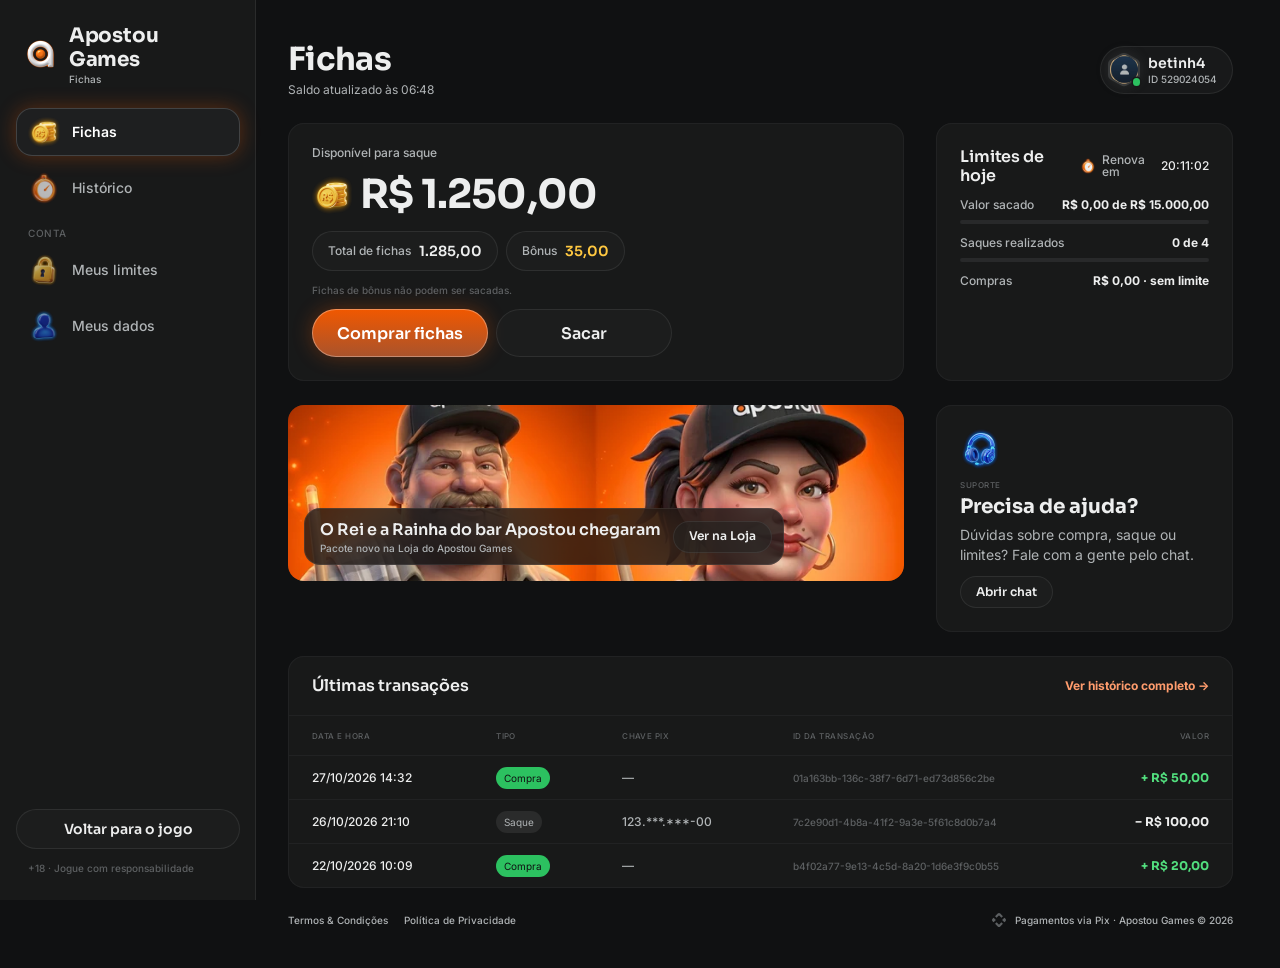
==== commit 6b54b931: "Header: saldo com dropdown (Saldo total, geral, Bônus, Bônus Fidelidade, livre pra saque, Sacar | Co" ====
--- a/fichas/index.html
+++ b/fichas/index.html
@@ -10,9 +10,9 @@
 <link rel="preconnect" href="https://fonts.googleapis.com">
 <link rel="preconnect" href="https://fonts.gstatic.com" crossorigin>
 <link rel="stylesheet" href="https://fonts.googleapis.com/css2?family=Inter:wght@400;500;600;700&family=Sora:wght@600;700;800&display=swap">
-<link rel="stylesheet" href="../css/tokens.css?v=20261027h">
-<link rel="stylesheet" href="../css/ui.css?v=20261027h">
-<link rel="stylesheet" href="fichas.css?v=20261027h">
+<link rel="stylesheet" href="../css/tokens.css?v=20261117d">
+<link rel="stylesheet" href="../css/ui.css?v=20261117d">
+<link rel="stylesheet" href="fichas.css?v=20261117d">
 </head>
 <body>
 <svg width="0" height="0" style="position:absolute" aria-hidden="true">
@@ -35,6 +35,6 @@
 <div class="veil" id="veil" hidden><section class="drawer" id="drawer" role="dialog" aria-modal="true"></section></div>
 <div class="toast" id="toast"><span class="hint-pill" id="toastTxt"></span></div>
 
-<script src="fichas.js?v=20261027h"></script>
+<script src="fichas.js?v=20261117d"></script>
 </body>
 </html>
--- a/css/tokens.css
+++ b/css/tokens.css
@@ -32,7 +32,7 @@
   /* games */
   --game-truco:#e5484d; --game-paulista:#3b74f5; --game-cacheta:#8752f2; --game-tranca:#2cc160; --game-buraco:#1f9a4a;
   --game-poker:#0fa968; --game-sinuca:#2fa35a; --game-todos:#ff6500; --game-domino:#14b8a6; --game-dama:#f76b15; --game-xadrez:#5b6cff;
-  --game-paulista-tint:#3b74f53d; --game-truco-tint:#e5484d3d; --game-cacheta-tint:#8752f23d; --game-buraco-tint:#1f9a4a3d;
+  --game-paulista-tint:#3b74f53d; --game-truco-tint:#e5484d3d; --game-cacheta-tint:#8752f23d; --game-buraco-tint:#1f9a4a3d; --game-poker-tint:#0fa9683d; --game-sinuca-tint:#2fa35a3d;
   /* crew */
   --crew-engenheiro:#4fb3ff; --crew-comandante:#f5c542; --crew-piloto:#ff5a36; --crew-navegador:#e86bff; --crew-explorador:#4dffb8;
   --crew-bar:#ff9f43; --crew-reis:#34d399; --crew-nobru:#3d8bff; --crew-inhui:#ff4fb0;
@@ -40,6 +40,7 @@
   --stake-padrao-top:#6c3015; --stake-padrao-bottom:#361b0f; --stake-iniciante-top:#1f9a4a; --stake-iniciante-bottom:#1f502c;
   --table-card-top:#1f5a4a; --table-card-bottom:#0f2e2a; --table-stake:#ffc841;
   --plus-bg:#52de7e; --plus-icon:#101112;
+  --btn-success-top:#52de7e; --btn-success-bg:#1f9a4a; /* DS button-glass ☰ Type=Success (Comprar) */
   /* cards */
   --card-face:#ffffff; --card-border:#9ea2a4; --suit-red:#c72c3d; --suit-black:#141922; --back-top:#844023; --back-bottom:#4d1901;
   /* seat timer */
--- a/css/ui.css
+++ b/css/ui.css
@@ -8,6 +8,7 @@
 [role="button"]{cursor:pointer;-webkit-tap-highlight-color:transparent;-webkit-user-select:none;user-select:none;outline:0}
 input{font:inherit;color:inherit;border:0;background:none;outline:0;padding:0;margin:0;min-width:0}
 img,video{display:block;max-width:100%;user-select:none;-webkit-user-drag:none}
+video::-webkit-media-controls,video::-webkit-media-controls-start-playback-button,video::-webkit-media-controls-overlay-play-button{display:none!important;-webkit-appearance:none} /* sem botão de play: os vídeos são fundo */
 svg{display:block}
 [hidden]{display:none!important}
 .ic{flex:none;object-fit:contain;pointer-events:none}
@@ -50,6 +51,45 @@
 .cpill.bonus .t b{color:var(--text-prize)}
 .cpill .plus{width:20px;height:20px;border-radius:10px;background:var(--plus-bg);display:grid;place-items:center;flex:none}
 .cpill .plus svg{width:12px;height:12px;fill:var(--plus-icon)}
+/* saldo com seta: abre o dropdown (DS header-game ◉ Expanded) */
+.cpill .chev{width:20px;height:20px;display:grid;place-items:center;flex:none}
+.cpill .chev svg{width:10px;height:10px;fill:var(--text-muted);transform:rotate(90deg);transition:transform .2s}
+.cpill.open{box-shadow:inset 0 0 0 1px var(--border-strong)} .cpill.open .chev svg{transform:rotate(-90deg)}
+.hdr .hbuy{flex:1;min-width:0}
+/* dropdown do saldo (DS balance-panel) · celular: preso embaixo do header */
+.baldrop{position:absolute;left:0;right:0;top:64px;bottom:0;z-index:45;background:var(--bga-default-75);animation:fade .15s both}
+.balp{display:flex;flex-direction:column;gap:16px;max-height:100%;overflow:auto;padding:16px 16px 24px;background:var(--bg-subtle);border-radius:0 0 24px 24px;box-shadow:inset 0 -1px 0 var(--hl-subtle),0 16px 40px rgba(0,0,0,.4);animation:balIn .22s cubic-bezier(.2,.8,.2,1) both}
+@keyframes balIn{from{transform:translateY(-12px);opacity:0}}
+.balp .top{display:flex;justify-content:space-between;align-items:flex-start}
+.balp .top small{font:500 12px/1.2 var(--f-ui);color:var(--text-muted)}
+.balp .tv{display:flex;align-items:center;gap:8px;margin-top:4px}
+.balp .tv b{font:700 32px/1.2 var(--f-display);letter-spacing:-.02em;font-variant-numeric:tabular-nums}
+.balp .eye,.balp .x{display:grid;place-items:center;width:28px;height:28px}
+.balp .eye svg{width:20px;height:20px;fill:var(--text-muted)}
+.balp .x svg{width:12px;height:12px;fill:var(--text-muted);transform:rotate(-90deg)}
+.balp .rows{display:flex;flex-direction:column;gap:12px}
+.balp .kv{display:flex;justify-content:space-between;gap:12px;font:400 14px/1.4 var(--f-ui);color:var(--text-muted)}
+.balp .kv b{font-weight:400;color:var(--text-default);font-variant-numeric:tabular-nums;text-align:right}
+.balp hr{border:0;height:1px;background:var(--border-muted);margin:0}
+.balp .acts{display:flex;gap:12px} .balp .acts .btn{flex:1}
+/* Bônus Fidelidade (DS _loyalty-bonus): Resgatar quando tem valor · Juntando com a seta que abre as regras */
+.fid{display:flex;flex-direction:column;gap:12px;padding:8px 12px 8px 8px;border-radius:24px;background:var(--bga-strong-50);box-shadow:inset 0 0 0 1px var(--border-muted)}
+.fid.ready{flex-direction:row;align-items:center;gap:8px}
+.fid .ic{width:28px;height:28px;flex:none}
+.fid .t{flex:1;min-width:0;display:flex;flex-direction:column;gap:2px;text-align:left}
+.fid .t b{font:400 14px/1.3 var(--f-ui);color:var(--text-default)}
+.fid .t small{font:500 10px/1.2 var(--f-ui);color:var(--text-muted)}
+.fid .v{font:400 14px/1 var(--f-ui);font-variant-numeric:tabular-nums}
+.fid .row{display:flex;align-items:center;gap:8px;width:100%}
+.fid .chev{width:20px;height:20px;display:grid;place-items:center;flex:none}
+.fid .chev svg{width:10px;height:10px;fill:var(--text-muted);transform:rotate(90deg);transition:transform .2s}
+.fid.open{border-radius:16px;padding:8px 12px 12px 8px} .fid.open .chev svg{transform:rotate(-90deg)}
+.fid .more{display:flex;flex-direction:column;gap:12px}
+.fid .wk{display:flex;flex-direction:column;gap:4px;padding:12px;border-radius:12px;background:var(--bga-default-50);box-shadow:inset 0 0 0 1px var(--border-muted)}
+.fid .wk small{font:500 12px/1.2 var(--f-ui);color:var(--text-muted)}
+.fid .wk b{font:700 20px/1.2 var(--f-display);color:var(--text-prize);font-variant-numeric:tabular-nums}
+.fid p{margin:0;font:400 12px/1.5 var(--f-ui);color:var(--text-muted)}
+.fid .kv{font-size:12px}
 .hbell{position:relative;width:36px;height:36px;border-radius:18px;background:var(--bga-strong-50);box-shadow:inset 0 0 0 1px var(--border-muted);display:grid;place-items:center;flex:none}
 .hbell .ic{width:28px;height:28px}
 .hbell i{position:absolute;left:28px;top:0;width:8px;height:8px;border-radius:50%;background:var(--notification-error)}
@@ -122,6 +162,7 @@
 .btn.m44{height:44px;border-radius:22px}
 .btn.pri{background:linear-gradient(180deg,var(--btn-primary-top),var(--btn-primary-bg));box-shadow:inset 0 0 0 1px var(--hl),0 0 20px var(--glow-info);color:var(--btn-primary-text)}
 .btn.sec{background:var(--bga-strong-50);box-shadow:inset 0 0 0 1px var(--border-muted);color:var(--text-default)}
+.btn.ok{background:linear-gradient(180deg,var(--btn-success-top),var(--btn-success-bg));box-shadow:inset 0 0 0 1px var(--hl),0 0 20px var(--glow-success);color:#fff}
 .btn:disabled,.btn.dis{background:var(--btn-disabled-bg);box-shadow:none;color:var(--btn-disabled-text);pointer-events:none}
 .btn.danger-txt{background:none;box-shadow:none;color:var(--text-error);font:500 14px/1 var(--f-ui)}
 .btn.fill{flex:1;min-width:0}
@@ -136,9 +177,9 @@
 .bicon.s28{width:28px;height:28px;border-radius:14px}.bicon.s28 svg{width:16px;height:16px}
 
 /* ---------- tag ---------- */
-.tag{display:inline-flex;align-items:center;gap:4px;padding:2px 8px;border-radius:999px;font:600 12px/14px var(--f-display);white-space:nowrap;flex:none}
+.tag{display:inline-flex;align-items:center;gap:4px;padding:2px 8px;border-radius:999px;font:400 12px/18px var(--f-ui);white-space:nowrap;flex:none}
 .tag.neutral{background:#ffffff14;color:var(--text-muted)}
-.tag.gold{background:#ff9c6d29;color:var(--text-brand);box-shadow:inset 0 0 0 1px #ffdbc98c}
+.tag.gold{padding:3px 8px;background:#ff9c6d29;color:#fff;box-shadow:inset 0 0 0 1px #ffdbc98c}
 .tag.success{background:var(--sys-success);color:var(--bg-default)}
 .tag.danger{background:var(--sys-error);color:var(--text-default)}
 .tag.info{background:var(--sys-info);color:var(--text-default)}
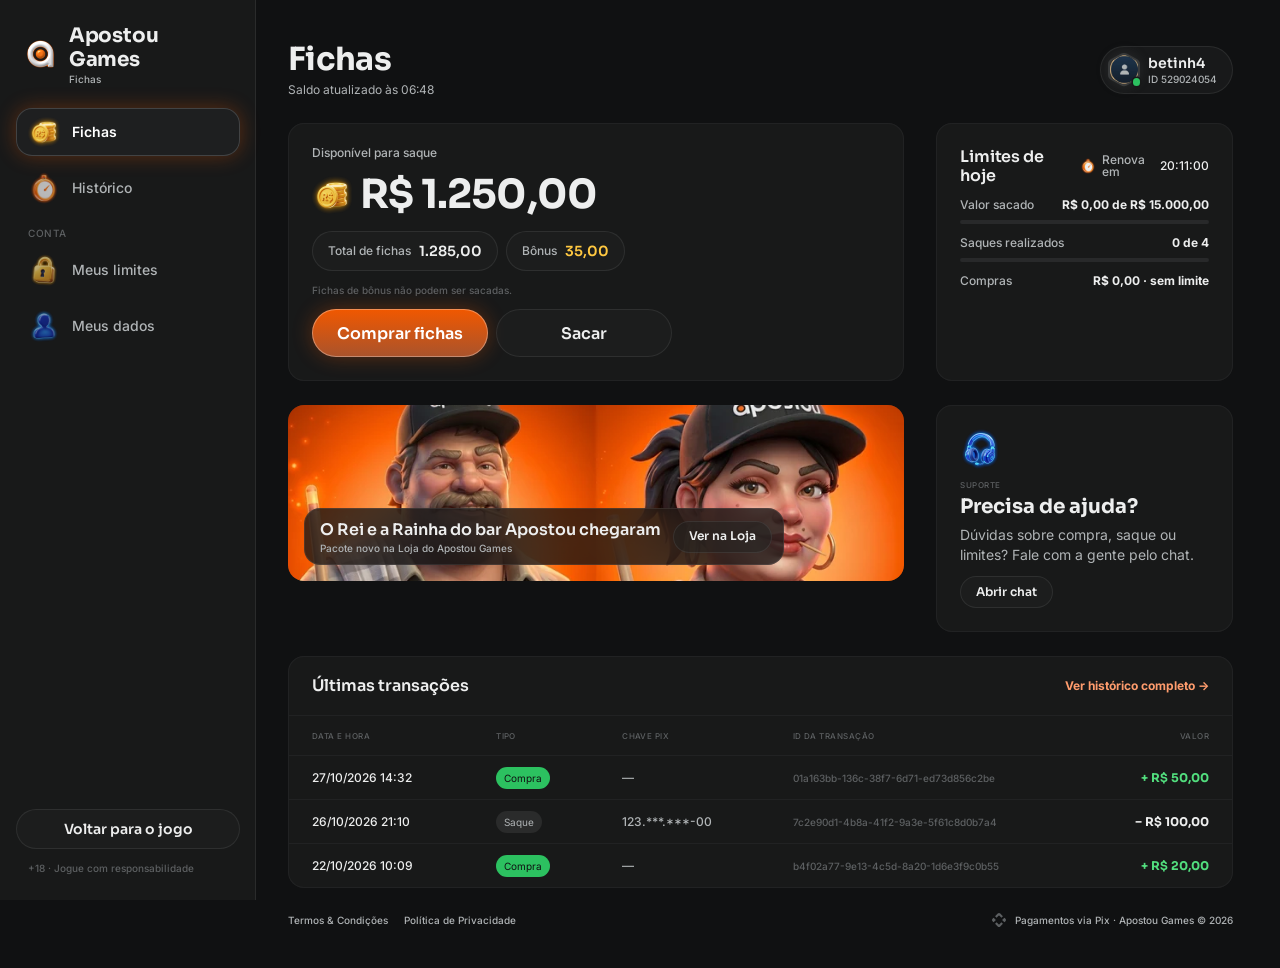
==== commit 2d3564c8: "Loja como na produção + promoção: pacotes a R$ 9,90 com as famílias da página Skins, pacote da marca" ====
--- a/fichas/index.html
+++ b/fichas/index.html
@@ -10,9 +10,9 @@
 <link rel="preconnect" href="https://fonts.googleapis.com">
 <link rel="preconnect" href="https://fonts.gstatic.com" crossorigin>
 <link rel="stylesheet" href="https://fonts.googleapis.com/css2?family=Inter:wght@400;500;600;700&family=Sora:wght@600;700;800&display=swap">
-<link rel="stylesheet" href="../css/tokens.css?v=20261117d">
-<link rel="stylesheet" href="../css/ui.css?v=20261117d">
-<link rel="stylesheet" href="fichas.css?v=20261117d">
+<link rel="stylesheet" href="../css/tokens.css?v=20261119a">
+<link rel="stylesheet" href="../css/ui.css?v=20261119a">
+<link rel="stylesheet" href="fichas.css?v=20261119a">
 </head>
 <body>
 <svg width="0" height="0" style="position:absolute" aria-hidden="true">
@@ -35,6 +35,6 @@
 <div class="veil" id="veil" hidden><section class="drawer" id="drawer" role="dialog" aria-modal="true"></section></div>
 <div class="toast" id="toast"><span class="hint-pill" id="toastTxt"></span></div>
 
-<script src="fichas.js?v=20261117d"></script>
+<script src="fichas.js?v=20261119a"></script>
 </body>
 </html>
--- a/css/tokens.css
+++ b/css/tokens.css
@@ -36,6 +36,8 @@
   /* crew */
   --crew-engenheiro:#4fb3ff; --crew-comandante:#f5c542; --crew-piloto:#ff5a36; --crew-navegador:#e86bff; --crew-explorador:#4dffb8;
   --crew-bar:#ff9f43; --crew-reis:#34d399; --crew-nobru:#3d8bff; --crew-inhui:#ff4fb0;
+  /* famílias da página Skins (mesma cor da chamada do Truco) */
+  --crew-laje:#ff7f50; --crew-portaria:#3ddc84; --crew-live:#b45cff; --crew-feira:#ffa62b; --crew-navalha:#ff4fb0; --crew-varzea:#5be37d; --crew-oficina:#3db8ff; --crew-posto:#ff3b4a; --crew-fliper:#a45cff; --crew-grau:#4fa3ff; --crew-palpite:#f2b233;
   /* stake / table */
   --stake-padrao-top:#6c3015; --stake-padrao-bottom:#361b0f; --stake-iniciante-top:#1f9a4a; --stake-iniciante-bottom:#1f502c;
   --table-card-top:#1f5a4a; --table-card-bottom:#0f2e2a; --table-stake:#ffc841;
--- a/css/ui.css
+++ b/css/ui.css
@@ -60,10 +60,9 @@
 .baldrop{position:absolute;left:0;right:0;top:64px;bottom:0;z-index:45;background:var(--bga-default-75);animation:fade .15s both}
 .balp{display:flex;flex-direction:column;gap:16px;max-height:100%;overflow:auto;padding:16px 16px 24px;background:var(--bg-subtle);border-radius:0 0 24px 24px;box-shadow:inset 0 -1px 0 var(--hl-subtle),0 16px 40px rgba(0,0,0,.4);animation:balIn .22s cubic-bezier(.2,.8,.2,1) both}
 @keyframes balIn{from{transform:translateY(-12px);opacity:0}}
-.balp .top{display:flex;justify-content:space-between;align-items:flex-start}
+.balp .top{display:flex;justify-content:space-between;align-items:center}
 .balp .top small{font:500 12px/1.2 var(--f-ui);color:var(--text-muted)}
-.balp .tv{display:flex;align-items:center;gap:8px;margin-top:4px}
-.balp .tv b{font:700 32px/1.2 var(--f-display);letter-spacing:-.02em;font-variant-numeric:tabular-nums}
+.balp .tv{display:flex;align-items:center;gap:4px}
 .balp .eye,.balp .x{display:grid;place-items:center;width:28px;height:28px}
 .balp .eye svg{width:20px;height:20px;fill:var(--text-muted)}
 .balp .x svg{width:12px;height:12px;fill:var(--text-muted);transform:rotate(-90deg)}
